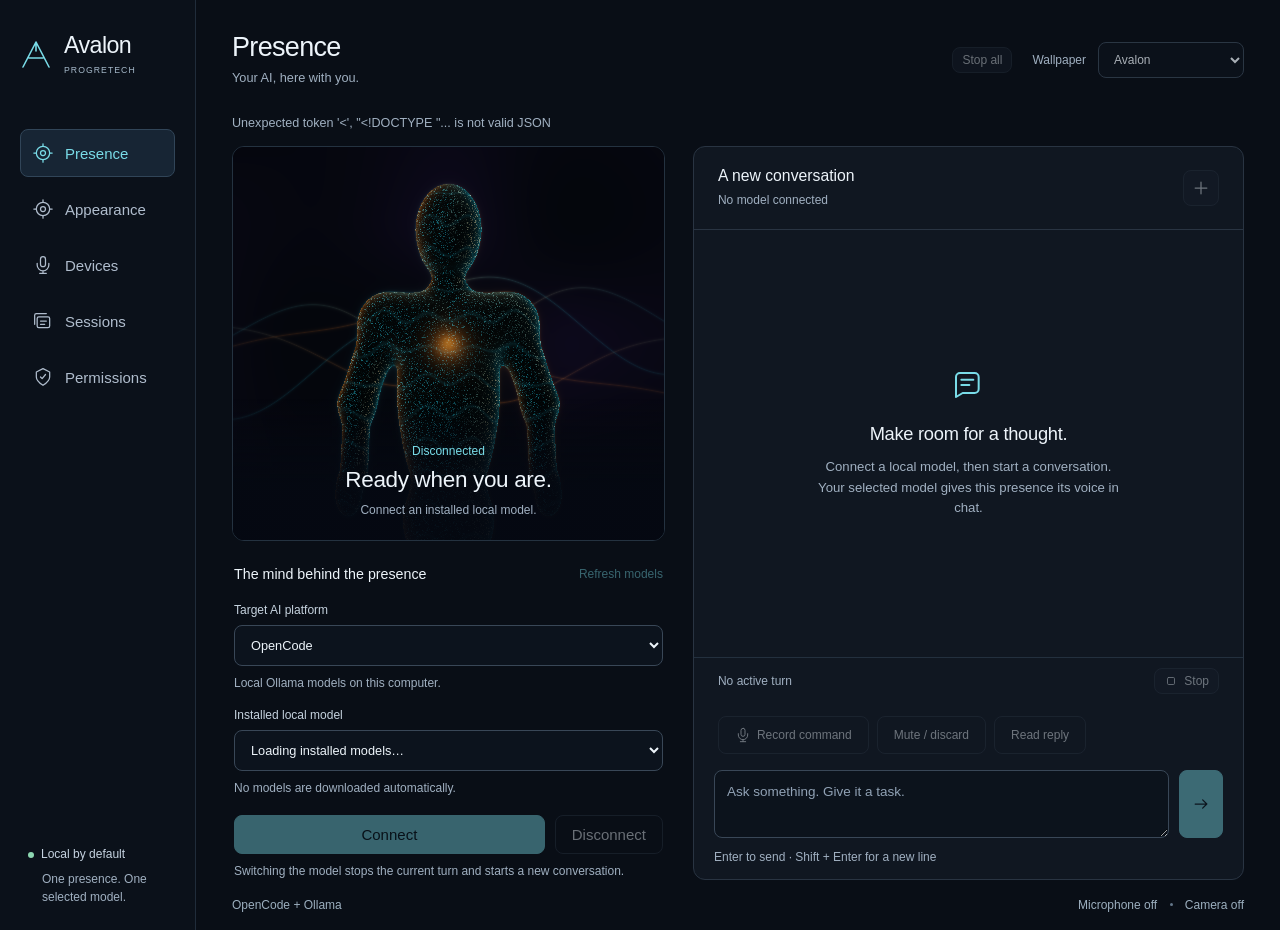
==== templates/index.html @ dff789b5 "Add waking virtual presence with vision default and owner Progre artwork" ====
<!doctype html>
<html lang="en">
  <head>
    <meta charset="utf-8" />
    <meta name="viewport" content="width=device-width,initial-scale=1" />
    <meta name="theme-color" content="#090e16" />
    <title>Project Avalon</title>
    <link rel="manifest" href="/manifest.webmanifest" />
    <link rel="icon" href="/static/icons/avalon-192.png" />
    <link rel="stylesheet" href="/static/app.css?v=4.4" />
    <script src="/static/app.js?v=4.4" type="module"></script>
  </head>
  <body data-status="disconnected">
    <svg class="icon-defs" aria-hidden="true">
      <defs>
        <symbol id="i-presence" viewBox="0 0 24 24">
          <circle cx="12" cy="12" r="8" />
          <circle cx="12" cy="12" r="3" />
          <path d="M12 1v3m0 16v3M1 12h3m16 0h3" />
        </symbol>
        <symbol id="i-devices" viewBox="0 0 24 24">
          <rect x="9" y="2" width="6" height="12" rx="3" />
          <path d="M5 10v2a7 7 0 0 0 14 0v-2M12 19v3m-4 0h8" />
        </symbol>
        <symbol id="i-chat" viewBox="0 0 24 24">
          <path
            d="M20 15a3 3 0 0 1-3 3H8l-5 3V6a3 3 0 0 1 3-3h11a3 3 0 0 1 3 3zM7 8h9M7 12h6"
          />
        </symbol>
        <symbol id="i-shield" viewBox="0 0 24 24">
          <path d="m12 2 8 4v6c0 5-8 10-8 10S4 17 4 12V6zM9 12l2 2 4-5" />
        </symbol>
        <symbol id="i-sessions" viewBox="0 0 24 24">
          <rect x="5" y="7" width="15" height="13" rx="2" />
          <path d="M16 3H4a2 2 0 0 0-2 2v11M9 12h7m-7 4h5" />
        </symbol>
        <symbol id="i-arrow" viewBox="0 0 24 24">
          <path d="M5 12h14m-5-5 5 5-5 5" />
        </symbol>
        <symbol id="i-plus" viewBox="0 0 24 24">
          <path d="M12 5v14M5 12h14" />
        </symbol>
        <symbol id="i-stop" viewBox="0 0 24 24">
          <rect x="6" y="6" width="12" height="12" rx="2" />
        </symbol>
      </defs>
    </svg>
    <div class="shell">
      <aside class="rail" aria-label="Application navigation">
        <a class="brand" href="/" aria-label="Avalon home"
          ><svg viewBox="0 0 32 36" aria-hidden="true">
            <path d="m3 30 13-25 13 25M9 21h14M16 5v9" /></svg
          ><span>Avalon<small>PROGRETECH</small></span></a
        >
        <nav>
          <button
            class="nav-item selected"
            data-page="presence"
            aria-current="page"
          >
            <svg class="icon"><use href="#i-presence" /></svg>Presence
          </button>
          <button class="nav-item" data-page="appearance">
            <svg class="icon"><use href="#i-presence" /></svg>Appearance
          </button>
          <button class="nav-item" data-page="devices">
            <svg class="icon"><use href="#i-devices" /></svg>Devices
          </button>
          <button class="nav-item" data-page="sessions">
            <svg class="icon"><use href="#i-sessions" /></svg>Sessions
          </button>
          <button class="nav-item" data-page="permissions">
            <svg class="icon"><use href="#i-shield" /></svg>Permissions
          </button>
        </nav>
        <div class="rail-bottom">
          <span class="local-dot"></span>Local by default<small
            >One presence. One selected model.</small
          >
        </div>
      </aside>
      <main>
        <header class="page-header">
          <div>
            <h1 id="page-title">Presence</h1>
            <p>Your AI, here with you.</p>
          </div>
          <button id="stop-all" class="stop-button">Stop all</button>
          <label class="wallpaper-control"
            >Wallpaper<select id="wallpaper-mode" aria-label="Active wallpaper">
              <option value="avalon">Avalon</option>
              <option value="desktop">Ubuntu desktop</option>
              <option value="constellation">Constellation</option>
            </select></label
          >
        </header>
        <div id="notice" role="status" aria-live="polite" hidden></div>
        <div id="access-note" class="access-note">
          Opening your local connection…
        </div>
        <section data-view="presence" class="presence-view">
          <div class="presence-column">
            <div class="body-preview">
              <img
                id="avatar-fallback"
                class="avatar-fallback"
                src="/static/avatars/ethereal.png"
                alt="Ethereal Human still avatar"
                hidden
              />
              <canvas
                id="presence-canvas"
                aria-label="Live animated avatar preview"
              ></canvas>
              <div class="preview-caption">
                <span id="connection-label" class="connection-label"
                  >Disconnected</span
                >
                <h2 id="body-state">Ready when you are.</h2>
                <p id="body-detail">Connect an installed local model.</p>
              </div>
            </div>
            <div class="target-controls">
              <div class="section-heading">
                <h2>The mind behind the presence</h2>
                <button id="refresh-models" class="text-button">
                  Refresh models
                </button>
              </div>
              <label for="platform">Target AI platform</label
              ><select id="platform">
                <option value="opencode">OpenCode</option>
              </select>
              <p id="platform-note" class="field-note">
                Local Ollama models on this computer.
              </p>
              <label for="model">Installed local model</label
              ><select id="model">
                <option value="">Loading installed models…</option>
              </select>
              <p id="model-note" class="field-note">
                No models are downloaded automatically.
              </p>
              <div class="target-actions">
                <button id="connect" class="primary">Connect</button
                ><button id="disconnect" class="quiet">Disconnect</button>
              </div>
              <p class="field-note">
                Switching the model stops the current turn and starts a new
                conversation.
              </p>
            </div>
          </div>
          <section class="conversation" aria-label="Conversation">
            <header class="conversation-header">
              <div>
                <h2 id="session-title">A new conversation</h2>
                <p id="active-model">No model connected</p>
              </div>
              <button
                id="new-session"
                class="icon-button"
                title="New conversation"
                aria-label="New conversation"
              >
                <svg class="icon"><use href="#i-plus" /></svg>
              </button>
            </header>
            <form id="new-session-form" class="new-session-form" hidden>
              <label for="new-title">Conversation name</label
              ><input
                id="new-title"
                maxlength="80"
                value="New conversation"
              /><label for="new-workspace"
                >Workspace folder <span class="optional">optional</span></label
              ><input
                id="new-workspace"
                placeholder="Use a private Avalon workspace"
              />
              <p class="field-note">
                Use an absolute path to an existing folder. Creating a
                conversation stops the current turn.
              </p>
              <div class="inline-actions">
                <button type="submit" class="primary">
                  Create conversation</button
                ><button type="button" id="cancel-new" class="quiet">
                  Cancel
                </button>
              </div>
            </form>
            <div
              id="messages"
              class="messages"
              aria-live="polite"
              aria-relevant="additions text"
            >
              <div class="empty-chat">
                <svg class="icon"><use href="#i-chat" /></svg>
                <h3>Make room for a thought.</h3>
                <p>
                  Connect a local model, then start a conversation. Your
                  selected model gives this presence its voice in chat.
                </p>
              </div>
            </div>
            <div id="turn-bar" class="turn-bar">
              <span id="turn-status">No active turn</span
              ><button id="stop" class="stop-button" disabled>
                <svg class="icon"><use href="#i-stop" /></svg>Stop
              </button>
            </div>
            <div
              id="approval-panel"
              class="approval-panel"
              hidden
              role="status"
            >
              <h3>Open this workspace in Ubuntu Files?</h3>
              <p id="approval-path"></p>
              <p class="field-note">
                Requested by this turn. Approval expires after one minute.
              </p>
              <div class="inline-actions">
                <button id="approve-action" class="primary">Approve once</button
                ><button id="deny-action" class="quiet">Deny</button>
              </div>
            </div>
            <div class="voice-toolbar">
              <button id="record" class="quiet">
                <svg class="icon"><use href="#i-devices" /></svg>Record command</button
              ><button id="send-recording" class="primary" hidden>
                Send recording</button
              ><button id="mute" class="quiet">Mute / discard</button
              ><button id="read-reply" class="quiet">Read reply</button>
            </div>
            <form id="chat-form" class="composer">
              <label for="message" class="sr-only">Message to Avalon</label
              ><textarea
                id="message"
                rows="2"
                maxlength="16000"
                placeholder="Ask something. Give it a task."
                aria-describedby="composer-hint"
              ></textarea
              ><button
                id="send"
                type="submit"
                class="primary"
                aria-label="Send message"
              >
                <svg class="icon"><use href="#i-arrow" /></svg>
              </button>
              <p id="composer-hint">
                Enter to send · Shift + Enter for a new line
              </p>
            </form>
          </section>
        </section>
        <section data-view="sessions" class="sessions-view" hidden>
          <div class="view-intro">
            <h2>Conversations you can return to.</h2>
            <p>
              Sessions stay on this computer. Only one gives the wallpaper its
              presence at a time.
            </p>
          </div>
          <div id="session-list" class="session-list"></div>
        </section>
        <section data-view="permissions" class="permissions-view" hidden>
          <div class="view-intro">
            <h2>A clear boundary for every task.</h2>
            <p>
              These settings are enforced by the selected runtime. Changing
              access restarts the connection and stops a running turn.
            </p>
          </div>
          <form id="permission-form" class="permission-form">
            <label for="permission-title">Conversation name</label
            ><input id="permission-title" maxlength="80" /><label
              for="permission-mode"
              >Workspace access</label
            ><select id="permission-mode">
              <option value="chat">Conversation only — no tools</option>
              <option value="read">Read workspace — no changes</option>
              <option value="edit">Read and edit workspace files</option>
            </select>
            <p id="workspace-path" class="workspace-path">
              Connect a model to create a workspace.
            </p>
            <label class="checkbox-label"
              ><input type="checkbox" id="status-commands" /><span
                >Allow status commands<small
                  >Only pwd, git status --short and git diff --stat. Other
                  commands remain denied.</small
                ></span
              ></label
            >
            <div class="policy-note">
              <svg class="icon"><use href="#i-shield" /></svg>
              <p>
                Other folders, web tools and additional agents remain denied.
                Camera and microphone are controlled separately in Devices.
              </p>
            </div>
            <button type="submit" id="save-permissions" class="primary">
              Apply access and restart
            </button>
          </form>
          <form id="desktop-action-form" class="desktop-action-form">
            <h2>Ubuntu actions</h2>
            <label class="checkbox-label"
              ><input id="allow-workspace-open" type="checkbox" /><span
                >Allow requests to open this workspace<small
                  >Each request requires your approval. Avalon can open this
                  conversation’s folder in Files. Keyboard/mouse control, other
                  folders and arbitrary commands remain unavailable.</small
                ></span
              ></label
            ><button class="quiet" type="submit" id="save-desktop-actions">
              Apply desktop access
            </button>
          </form>
          <section class="activity">
            <h2>Recent activity</h2>
            <ol id="activity-list"></ol>
          </section>
        </section>
        <section data-view="devices" class="devices-page" hidden>
          <div class="view-intro">
            <h2>A voice. A point of view.</h2>
            <p>
              Local speech and camera tracking for your selected model. Capture
              starts only when you turn it on.
            </p>
          </div>
          <div
            id="device-status"
            class="device-status"
            role="status"
            aria-live="polite"
          >
            Microphone off · Camera off
          </div>
          <div class="device-live">
            <button id="wake-presence" class="primary" type="button">Wake up</button>
            <meter
              id="audio-level"
              min="0"
              max="1"
              value="0"
              aria-label="Audio activity"
            ></meter
            ><span id="sensor-state">No devices active</span>
          </div>
          <form id="device-form" class="device-form">
            <section>
              <h3>Voice</h3>
              <label for="listener-phrase">Listener phrase</label>
              <input id="listener-phrase" type="text" maxlength="80" value="hey progre" required />
              <p class="field-note">Wake up enables the microphone, speakers and camera together. Say your phrase, then a command. Progre listens for a follow-up for ten seconds after replying. Go to sleep releases all three devices.</p>
              <label for="audio-input">Microphone</label
              ><select id="audio-input">
                <option value="default">Follow Ubuntu default input</option>
              </select>
              <p class="field-note">
                Choose the MS-S1 Max input when available, or the microphone you
                use. A missing saved device stays unavailable.
              </p>
              <label for="audio-output">Speaker</label
              ><select id="audio-output">
                <option value="default">
                  Follow Ubuntu default output
                </option></select
              ><label class="checkbox-label"
                ><input id="spoken-replies" type="checkbox" checked /><span
                  >Speak replies to voice commands<small
                    >English speech recognition and Piper synthesis run locally
                    on CPU. No cloud speech provider or second conversational
                    model.</small
                  ></span
                ></label
              >
            </section>
            <section>
              <h3>Vision</h3>
              <label for="camera-device">Camera</label
              ><select id="camera-device">
                <option value="">Choose a camera</option>
              </select>
              <p class="field-note">
                Local face positions guide the avatar’s gaze. Camera images stay
                in one private, replaceable frame. Each spoken command while the
                camera is enabled includes one fresh image for your selected vision
                model. Sending a view also adds that
                image to the agent’s local conversation history.
              </p>
              <p id="vision-capability" class="field-note">
                Select a connected model to check vision support.
              </p>
            </section>
            <div class="inline-actions">
              <button id="save-devices" class="primary" type="submit">
                Apply devices</button
              ><button id="refresh-devices" class="quiet" type="button">
                Refresh devices
              </button>
            </div>
          </form>
          <div class="device-actions">
            <button id="camera-on" class="quiet">Enable camera gaze</button
            ><button id="camera-off" class="quiet">Camera off</button
            ><button id="ask-view" class="quiet">Ask about this view</button>
          </div>
          <p class="field-note">
            Record command starts up to 15 seconds of microphone capture. Send
            recording transcribes and sends it to the current conversation. Mute
            discards capture and stops speech. Stop all also stops the agent and
            camera. Locking Ubuntu stops all media; unlocking never resumes
            capture automatically.
          </p>
        </section>
        <section data-view="appearance" class="appearance-page" hidden>
          <div class="section-heading">
            <h2>Choose a presence.</h2>
            <p>One mind. A different way to meet it.</p>
          </div>
          <div class="avatar-options" role="group" aria-label="Avatar">
            <button
              class="avatar-option"
              data-avatar="ethereal"
              aria-pressed="true"
            >
              <img src="/static/avatars/ethereal.png" alt="" /><span
                >Ethereal Human<small
                  >Cyan particles · golden heart</small
                ></span
              >
            </button>
            <button
              class="avatar-option"
              data-avatar="sentinel"
              aria-pressed="false"
            >
              <img src="/static/avatars/sentinel.png" alt="" /><span
                >Neon Sentinel<small>Violet light · quiet focus</small></span
              >
            </button>
            <button
              class="avatar-option"
              data-avatar="mascot"
              aria-pressed="false"
            >
              <img src="/static/avatars/mascot.png" alt="" /><span
                >Progre Mascot<small>A friendly face · warm energy</small></span
              >
            </button>
            <button
              class="avatar-option"
              data-avatar="abstract"
              aria-pressed="false"
            >
              <img src="/static/avatars/abstract.png" alt="" /><span
                >Abstract Core<small>Orbital light · pure motion</small></span
              >
            </button>
          </div>
          <form id="appearance-form" class="render-settings">
            <div>
              <label for="render-quality">Detail</label
              ><select id="render-quality">
                <option value="economy">Economy</option>
                <option value="balanced">Balanced</option>
                <option value="high">High</option>
              </select>
              <p>Economy uses fewer GPU samples. High adds finer detail.</p>
            </div>
            <div>
              <label for="render-fps">Frame limit</label
              ><select id="render-fps">
                <option value="15">15 FPS · low power</option>
                <option value="30">30 FPS · default</option>
                <option value="60">60 FPS</option>
              </select>
              <p>
                A frame limit is a target; available hardware determines the
                result.
              </p>
            </div>
            <div>
              <label for="render-motion">Motion</label
              ><select id="render-motion">
                <option value="system">Follow Ubuntu / browser</option>
                <option value="full">Animated</option>
                <option value="reduced">Still · react to state changes</option>
              </select>
              <p>
                Still mode keeps the avatar and state colors without continuous
                motion.
              </p>
            </div>
            <label class="checkbox-label idle-saver"
              ><input id="idle-saver" type="checkbox" checked /><span
                >Save power while idle<small
                  >Use up to 15 FPS while idle or disconnected. Agent and voice
                  activity use your selected frame limit.</small
                ></span
              ></label
            >
            <button class="primary" type="submit" id="save-appearance">
              Apply appearance
            </button>
          </form>
          <p class="appearance-note">
            Appearance never starts another model. Animation pauses when the
            preview is hidden and while Ubuntu is locked. Newly installed
            desktop renderer code loads after logout/login.
          </p>
        </section>
        <footer class="page-footer">
          <span id="footer-target">OpenCode + Ollama</span
          ><span id="media-footer">Microphone off <i></i> Camera off</span>
        </footer>
      </main>
    </div>
  </body>
</html>
---- static/app.css ----
:root {
  color-scheme: dark;
  --bg: #090e16;
  --surface: #101721;
  --raised: #151e2a;
  --border: #293442;
  --text: #edf4fa;
  --muted: #a0b0c1;
  --cyan: #79dce8;
  --purple: #b4a1ee;
  --gold: #e4bf7a;
  --red: #ffaaa1;
  --green: #8dd7b1;
  --radius: 12px;
  font-family: "Ubuntu Sans", "Ubuntu", "Noto Sans", sans-serif;
  font-size: 15px;
}
* {
  box-sizing: border-box;
}
body {
  margin: 0;
  background: var(--bg);
  color: var(--text);
}
button,
input,
select,
textarea {
  font: inherit;
}
button,
select {
  cursor: pointer;
}
button {
  border: 1px solid var(--border);
  border-radius: 8px;
  padding: 10px 16px;
  color: var(--text);
  background: var(--raised);
  transition:
    background 150ms,
    border-color 150ms;
}
button:hover:not(:disabled) {
  background: #202d3c;
  border-color: #60768b;
}
button:active:not(:disabled) {
  background: #27394a;
}
button:disabled {
  opacity: 0.42;
  cursor: not-allowed;
}
input,
textarea,
select {
  color: var(--text);
  background: #0c131d;
  border: 1px solid #394757;
  border-radius: 8px;
  padding: 11px 12px;
  min-width: 0;
}
textarea {
  resize: vertical;
}
input::placeholder,
textarea::placeholder {
  color: #91a2b5;
}
select {
  padding-right: 28px;
  max-width: 100%;
}
:focus-visible {
  outline: 2px solid var(--cyan);
  outline-offset: 3px;
}
::selection {
  background: #36667b;
  color: #fff;
}
a {
  color: var(--cyan);
  text-underline-offset: 4px;
}
h1,
h2,
h3,
p {
  margin: 0;
}
h1 {
  font-size: 1.8rem;
  font-weight: 500;
  letter-spacing: -0.025em;
}
h2 {
  font-size: 1.08rem;
  font-weight: 500;
}
h3 {
  font-size: 1.08rem;
  font-weight: 500;
}
p {
  line-height: 1.55;
}
small,
.field-note {
  font-size: 0.8rem;
  color: var(--muted);
  line-height: 1.5;
}
.icon {
  width: 20px;
  height: 20px;
  stroke: currentColor;
  fill: none;
  stroke-width: 1.5;
  stroke-linecap: round;
  stroke-linejoin: round;
  flex-shrink: 0;
}
.icon-defs {
  position: absolute;
  width: 0;
  height: 0;
  overflow: hidden;
}
.shell {
  display: grid;
  grid-template-columns: 196px minmax(0, 1fr);
  min-height: 100dvh;
}
.rail {
  display: flex;
  flex-direction: column;
  padding: 32px 20px 24px;
  border-right: 1px solid #202c3a;
  background: #0b111a;
}
.brand {
  display: flex;
  align-items: center;
  gap: 12px;
  color: var(--text);
  text-decoration: none;
  margin-bottom: 52px;
}
.brand > svg {
  width: 32px;
  height: 36px;
  fill: none;
  stroke: var(--cyan);
  stroke-width: 1.6;
  stroke-linecap: round;
  stroke-linejoin: round;
}
.brand > span {
  font-size: 1.55rem;
  letter-spacing: -0.025em;
}
.brand small {
  display: block;
  font-size: 0.58rem;
  letter-spacing: 0.12em;
  margin-top: 5px;
  color: #a7bacb;
}
nav {
  display: grid;
  gap: 8px;
}
.nav-item {
  display: flex;
  gap: 12px;
  align-items: center;
  border: 1px solid transparent;
  background: none;
  text-align: left;
  padding: 13px 12px;
  color: #b0bdcd;
}
.nav-item.selected {
  background: #172534;
  border-color: #314558;
  color: var(--cyan);
}
.rail-bottom {
  margin-top: auto;
  padding: 48px 8px 0;
  font-size: 0.8rem;
  color: #c6d3e1;
}
.rail-bottom small {
  display: block;
  margin: 9px 0 0 14px;
  font-size: 0.8rem;
  max-width: 130px;
}
.local-dot {
  width: 6px;
  height: 6px;
  display: inline-block;
  border-radius: 50%;
  background: var(--green);
  margin-right: 7px;
}
main {
  padding: 32px 36px 18px;
  min-width: 0;
  max-width: 1640px;
  width: 100%;
  margin: 0 auto;
}
.page-header {
  display: flex;
  align-items: center;
  justify-content: space-between;
  gap: 20px;
  margin-bottom: 28px;
}
.page-header p {
  font-size: 0.85rem;
  color: var(--muted);
  margin-top: 5px;
}
.wallpaper-control {
  display: flex;
  align-items: center;
  gap: 12px;
  color: var(--muted);
  font-size: 0.8rem;
}
.wallpaper-control select {
  padding: 9px 28px 9px 11px;
  font-size: 0.8rem;
}
.presence-view {
  display: grid;
  grid-template-columns: minmax(300px, 0.88fr) minmax(340px, 1.12fr);
  gap: 28px;
  min-height: 650px;
  height: calc(100dvh - 166px);
  max-height: 1000px;
}
.presence-column {
  display: flex;
  flex-direction: column;
  min-height: 0;
}
.body-preview {
  position: relative;
  min-height: 250px;
  flex: 1;
  overflow: hidden;
  background: #080e18;
  border: 1px solid #243240;
  border-radius: var(--radius);
}
#presence-canvas {
  display: block;
  width: 100%;
  height: 100%;
  position: absolute;
  inset: 0;
}
.preview-caption {
  position: absolute;
  left: 24px;
  right: 24px;
  bottom: 24px;
  text-align: center;
}
.connection-label {
  font-size: 0.8rem;
  color: var(--cyan);
  display: inline-block;
  margin-bottom: 9px;
}
.preview-caption h2 {
  font-size: 1.5rem;
  letter-spacing: -0.015em;
}
.preview-caption p {
  font-size: 0.8rem;
  color: var(--muted);
  margin-top: 8px;
}
.target-controls {
  padding: 22px 2px 0;
}
.section-heading {
  display: flex;
  align-items: center;
  justify-content: space-between;
  gap: 16px;
  margin-bottom: 18px;
}
.section-heading h2 {
  font-size: 0.95rem;
}
.text-button {
  padding: 4px 0;
  border: 0;
  background: none;
  color: var(--cyan);
  font-size: 0.8rem;
  white-space: nowrap;
}
.text-button:hover:not(:disabled) {
  background: none;
  border: 0;
  color: #c4f6ff;
}
label:not(.wallpaper-control, .checkbox-label) {
  display: block;
  font-size: 0.8rem;
  color: #c6d3df;
  margin-bottom: 8px;
}
.target-controls select {
  width: 100%;
  font-size: 0.85rem;
}
.field-note {
  margin-top: 8px;
  margin-bottom: 16px;
}
.target-controls > .field-note:last-child {
  margin-bottom: 0;
}
.target-actions {
  display: flex;
  gap: 10px;
  margin-top: 18px;
}
.target-actions .primary {
  flex: 1;
}
.primary {
  color: #07141b;
  background: var(--cyan);
  border-color: var(--cyan);
  font-weight: 500;
}
.primary:hover:not(:disabled) {
  color: #07141b;
  background: #b0eef5;
  border-color: #b0eef5;
}
.primary:active:not(:disabled) {
  background: #5ec5d1;
}
.quiet {
  background: transparent;
}
.conversation {
  display: flex;
  min-width: 0;
  min-height: 0;
  flex-direction: column;
  border: 1px solid var(--border);
  border-radius: var(--radius);
  background: var(--surface);
  overflow: hidden;
}
.conversation-header {
  padding: 20px 24px;
  display: flex;
  align-items: center;
  justify-content: space-between;
  border-bottom: 1px solid var(--border);
  gap: 16px;
}
.conversation-header h2 {
  font-size: 1.05rem;
  overflow-wrap: anywhere;
}
.conversation-header p {
  font-size: 0.8rem;
  color: var(--muted);
  margin-top: 6px;
  overflow-wrap: anywhere;
}
.icon-button {
  padding: 7px;
  display: inline-flex;
  align-items: center;
  justify-content: center;
  flex-shrink: 0;
}
.messages {
  flex: 1;
  overflow: auto;
  padding: 24px;
  scrollbar-color: #3a4d61 transparent;
  scrollbar-width: thin;
  min-height: 200px;
}
.empty-chat {
  min-height: 280px;
  height: 100%;
  display: flex;
  flex-direction: column;
  align-items: center;
  justify-content: center;
  text-align: center;
  max-width: 330px;
  margin: auto;
  padding: 28px 10px;
}
.empty-chat > .icon {
  width: 32px;
  height: 32px;
  color: var(--cyan);
  margin-bottom: 22px;
}
.empty-chat h3 {
  font-size: 1.22rem;
  letter-spacing: -0.015em;
}
.empty-chat p {
  font-size: 0.88rem;
  color: var(--muted);
  margin-top: 12px;
}
.message {
  margin-bottom: 26px;
  max-width: 75ch;
}
.message header {
  display: flex;
  align-items: center;
  gap: 10px;
  margin-bottom: 9px;
  font-size: 0.8rem;
  color: var(--cyan);
  font-weight: 500;
}
.message[data-role="user"] header {
  color: #c4cfdb;
}
.message header span {
  font-size: 0.8rem;
  color: var(--muted);
  font-weight: 400;
}
.message p {
  font-size: 0.92rem;
  line-height: 1.65;
  white-space: pre-wrap;
  overflow-wrap: anywhere;
}
.message[data-status="cancelled"] p,
.message[data-status="interrupted"] p {
  color: var(--muted);
}
.turn-bar {
  display: flex;
  align-items: center;
  justify-content: space-between;
  gap: 16px;
  padding: 10px 24px;
  font-size: 0.8rem;
  color: var(--muted);
  border-top: 1px solid #23303e;
}
.stop-button {
  display: flex;
  align-items: center;
  gap: 6px;
  padding: 5px 9px;
  font-size: 0.8rem;
}
.stop-button > .icon {
  width: 14px;
  height: 14px;
}
.composer {
  display: grid;
  grid-template-columns: minmax(0, 1fr) 44px;
  align-items: stretch;
  gap: 10px;
  padding: 16px 20px 12px;
}
.composer textarea {
  width: 100%;
  background: #0c131c;
  line-height: 1.5;
  min-height: 68px;
  max-height: 180px;
  font-size: 0.9rem;
}
.composer .primary {
  padding: 0;
  display: flex;
  align-items: center;
  justify-content: center;
}
.composer > p {
  grid-column: 1/-1;
  color: var(--muted);
  font-size: 0.8rem;
}
.page-footer {
  display: flex;
  justify-content: space-between;
  gap: 16px;
  font-size: 0.8rem;
  color: #9cafbf;
  margin-top: 18px;
}
.page-footer i {
  display: inline-block;
  width: 3px;
  height: 3px;
  border-radius: 50%;
  background: #64778a;
  margin: 0 9px 3px;
}
.access-note {
  margin-bottom: 16px;
  font-size: 0.84rem;
  color: var(--muted);
}
#notice {
  padding: 13px 16px;
  border: 1px solid #806250;
  border-radius: 8px;
  background: #201c19;
  color: #f5d4b4;
  margin-bottom: 20px;
  font-size: 0.86rem;
  overflow-wrap: anywhere;
}
#notice[data-kind="success"] {
  border-color: #315b4b;
  background: #101f1b;
  color: #b5e5ca;
}
.view-intro {
  margin: 10px 0 36px;
  max-width: 680px;
}
.view-intro h2 {
  font-size: 1.5rem;
  letter-spacing: -0.02em;
}
.view-intro p {
  font-size: 0.9rem;
  color: var(--muted);
  margin-top: 12px;
}
.sessions-view,
.permissions-view {
  min-height: calc(100dvh - 184px);
}
.session-list {
  max-width: 1000px;
}
.session-row {
  display: flex;
  align-items: center;
  justify-content: space-between;
  gap: 20px;
  padding: 20px 0;
  border-top: 1px solid var(--border);
}
.session-row h3 {
  font-size: 1rem;
  overflow-wrap: anywhere;
}
.session-row p {
  font-size: 0.8rem;
  color: var(--muted);
  margin-top: 6px;
  overflow-wrap: anywhere;
}
.session-row button {
  flex-shrink: 0;
  font-size: 0.8rem;
}
.current-tag {
  font-size: 0.8rem;
  color: var(--cyan);
}
.permission-form {
  max-width: 650px;
}
.permission-form input:not([type="checkbox"]),
.permission-form select {
  width: 100%;
  margin-bottom: 24px;
}
.workspace-path {
  font-size: 0.8rem;
  color: var(--muted);
  overflow-wrap: anywhere;
  margin: -10px 0 28px;
}
.checkbox-label {
  display: flex;
  gap: 12px;
  align-items: flex-start;
  font-size: 0.88rem;
  line-height: 1.4;
  margin-bottom: 26px;
}
.checkbox-label input {
  accent-color: var(--cyan);
  margin-top: 3px;
  width: 17px;
  height: 17px;
  flex-shrink: 0;
}
.checkbox-label small {
  display: block;
  margin-top: 6px;
}
.policy-note {
  display: flex;
  gap: 12px;
  color: #bac9d7;
  padding: 16px 0;
  border-top: 1px solid var(--border);
  margin-bottom: 22px;
  font-size: 0.82rem;
  line-height: 1.5;
}
.policy-note > .icon {
  color: var(--cyan);
}
.activity {
  margin-top: 52px;
  max-width: 850px;
}
.activity ol {
  list-style: none;
  padding: 0;
}
.activity li {
  display: flex;
  gap: 24px;
  justify-content: space-between;
  font-size: 0.8rem;
  color: #bac9d7;
  padding: 12px 0;
  border-top: 1px solid #23303c;
}
.activity time {
  font-size: 0.8rem;
  color: var(--muted);
  white-space: nowrap;
}
.new-session-form {
  padding: 20px 24px;
  border-bottom: 1px solid var(--border);
  background: #111e2a;
}
.new-session-form input {
  width: 100%;
  margin-bottom: 14px;
}
.new-session-form > .field-note {
  margin-bottom: 14px;
}
.inline-actions {
  display: flex;
  gap: 10px;
}
.optional {
  font-size: 0.8rem;
  color: var(--muted);
  margin-left: 7px;
}
.sr-only {
  position: absolute;
  width: 1px;
  height: 1px;
  padding: 0;
  margin: -1px;
  overflow: hidden;
  clip: rect(0, 0, 0, 0);
  white-space: nowrap;
  border: 0;
}
[hidden] {
  display: none !important;
}
body[data-status="failed"] .connection-label {
  color: var(--red);
}
body[data-status="completed"] .connection-label {
  color: var(--green);
}
body[data-status="switching"] .connection-label {
  color: var(--purple);
}
@media (min-width: 1600px) {
  .body-preview {
    min-height: 360px;
  }
}
@media (max-width: 1150px) {
  .shell {
    grid-template-columns: 160px minmax(0, 1fr);
  }
  .rail {
    padding-left: 14px;
    padding-right: 14px;
  }
  .brand > span {
    font-size: 1.35rem;
  }
  main {
    padding: 26px 24px 16px;
  }
  .presence-view {
    gap: 20px;
    grid-template-columns: minmax(270px, 0.85fr) minmax(300px, 1.15fr);
  }
  .section-heading {
    align-items: flex-start;
    gap: 8px;
  }
  .section-heading h2 {
    max-width: 150px;
  }
  .preview-caption {
    left: 16px;
    right: 16px;
    bottom: 20px;
  }
  .preview-caption h2 {
    font-size: 1.3rem;
  }
  .conversation-header,
  .messages {
    padding-left: 18px;
    padding-right: 18px;
  }
}
@media (max-width: 900px) {
  .shell {
    grid-template-columns: 76px minmax(0, 1fr);
  }
  .rail {
    padding: 25px 12px 18px;
  }
  .brand {
    justify-content: center;
  }
  .brand > span,
  .rail-bottom {
    display: none;
  }
  .nav-item {
    font-size: 0;
    justify-content: center;
    padding: 13px;
  }
  .nav-item > .icon {
    width: 22px;
    height: 22px;
  }
  .presence-view {
    grid-template-columns: minmax(0, 1fr);
    height: auto;
    max-height: none;
  }
  .presence-column {
    display: grid;
    grid-template-columns: minmax(240px, 1fr) minmax(240px, 1fr);
    gap: 22px;
  }
  .body-preview {
    min-height: 340px;
  }
  .target-controls {
    padding-top: 10px;
  }
  .conversation {
    height: 600px;
  }
  .page-header {
    margin-bottom: 24px;
  }
}
@media (max-width: 640px) {
  .shell {
    display: block;
  }
  .rail {
    padding: 14px 18px;
    border-right: 0;
    border-bottom: 1px solid var(--border);
    flex-direction: row;
    align-items: center;
    justify-content: space-between;
    gap: 20px;
  }
  .brand {
    margin: 0;
    gap: 8px;
  }
  .brand > svg {
    width: 24px;
    height: 28px;
  }
  .brand > span {
    display: block;
    font-size: 1.15rem;
  }
  .brand small {
    display: none;
  }
  nav {
    display: flex;
    gap: 4px;
  }
  .nav-item {
    padding: 8px;
  }
  .nav-item > .icon {
    width: 20px;
    height: 20px;
  }
  main {
    padding: 24px 18px 16px;
  }
  .page-header {
    align-items: flex-start;
    gap: 12px;
  }
  h1 {
    font-size: 1.55rem;
  }
  .wallpaper-control {
    display: block;
    font-size: 0.8rem;
  }
  .wallpaper-control select {
    display: block;
    margin-top: 6px;
    max-width: 144px;
    font-size: 0.8rem;
  }
  .presence-column {
    display: flex;
    gap: 0;
  }
  .body-preview {
    flex: auto;
    min-height: 460px;
  }
  #presence-canvas {
    height: calc(100% - 128px);
  }
  .target-controls {
    padding: 22px 0 6px;
  }
  .section-heading h2 {
    max-width: none;
  }
  .conversation {
    height: 580px;
  }
  .conversation-header {
    padding: 18px;
  }
  .messages {
    padding: 22px 18px;
  }
  .turn-bar {
    padding: 10px 18px;
  }
  .composer {
    padding: 14px;
  }
  .page-footer {
    font-size: 0.8rem;
    flex-wrap: wrap;
    margin-top: 22px;
  }
  .view-intro {
    margin-top: 8px;
    margin-bottom: 28px;
  }
  .view-intro h2 {
    font-size: 1.3rem;
  }
  .session-row {
    align-items: flex-start;
    gap: 14px;
  }
  .session-row p {
    font-size: 0.8rem;
  }
  .session-row button {
    padding: 8px 11px;
  }
  .permission-form input:not([type="checkbox"]),
  .permission-form select {
    font-size: 0.88rem;
  }
  .new-session-form {
    padding: 18px;
  }
  .access-note {
    font-size: 0.8rem;
  }
}
@media (prefers-reduced-motion: reduce) {
  *,
  *::before,
  *::after {
    transition: none !important;
    scroll-behavior: auto !important;
  }
}

.appearance-page {
  max-width: 1100px;
}
.avatar-options {
  display: grid;
  grid-template-columns: repeat(4, minmax(0, 1fr));
  gap: 18px;
  margin: 30px 0 40px;
}
.avatar-option {
  padding: 0;
  text-align: left;
  border-radius: 12px;
  overflow: hidden;
  background: var(--surface);
  border: 1px solid var(--border);
}
.avatar-option img {
  width: 100%;
  aspect-ratio: 3/4;
  display: block;
  object-fit: cover;
}
.avatar-option span {
  display: block;
  padding: 16px;
  font-size: 1rem;
}
.avatar-option small {
  display: block;
  color: var(--muted);
  font-size: 0.8rem;
  margin-top: 6px;
}
.avatar-option[aria-pressed="true"] {
  border-color: var(--cyan);
  outline: 2px solid var(--cyan);
  outline-offset: 3px;
}
.render-settings {
  display: grid;
  grid-template-columns: repeat(3, minmax(0, 1fr));
  gap: 24px;
  align-items: start;
}
.render-settings label {
  display: block;
  margin-bottom: 10px;
}
.render-settings select {
  width: 100%;
}
.render-settings p,
.appearance-note {
  color: var(--muted);
  font-size: 0.85rem;
  line-height: 1.6;
  margin-top: 12px;
}
.render-settings button {
  grid-column: 1/-1;
  justify-self: start;
}
.appearance-note {
  max-width: 75ch;
  margin-top: 26px;
}
.preview-caption {
  background: linear-gradient(transparent, rgba(5, 9, 18, 0.9) 60%);
  bottom: 0;
  left: 0;
  right: 0;
  padding: 42px 24px 20px;
  pointer-events: none;
}
@media (max-width: 1050px) {
  .avatar-options {
    grid-template-columns: repeat(2, minmax(0, 1fr));
  }
  .render-settings {
    grid-template-columns: 1fr 1fr;
  }
}
@media (max-width: 600px) {
  .avatar-options {
    gap: 14px;
  }
  .avatar-option span {
    padding: 12px;
    font-size: 0.9rem;
  }
  .render-settings {
    grid-template-columns: 1fr;
  }
  .avatar-option small {
    font-size: 0.8rem;
  }
}

.avatar-fallback {
  position: absolute;
  inset: 0;
  width: 100%;
  height: 100%;
  object-fit: contain;
  background: #050812;
}

/* Devices extend the existing control-center form language. */
.devices-page {
  max-width: 1060px;
}
.device-status {
  margin: 0 0 16px;
  color: var(--text);
  line-height: 1.5;
}
.device-live {
  display: flex;
  flex-wrap: wrap;
  align-items: center;
  gap: 16px;
  margin-bottom: 32px;
  color: var(--muted);
}
.device-live meter {
  width: 160px;
  flex: 1 1 90px;
  max-width: 160px;
  height: 12px;
  accent-color: var(--cyan);
}
.device-form {
  display: grid;
  grid-template-columns: minmax(0, 1fr) minmax(0, 1fr);
  gap: 32px 48px;
}
.device-form section {
  min-width: 0;
}
.device-form select,
.device-form input[type="text"] {
  width: 100%;
  max-width: 100%;
  min-width: 0;
}
#wake-presence {
  flex-shrink: 0;
  white-space: nowrap;
}
.device-form h3 {
  margin: 0 0 24px;
  font-size: 20px;
  font-weight: 500;
}
.device-form label:not(.checkbox-label) {
  display: block;
  margin: 20px 0 8px;
}
.device-form .checkbox-label {
  margin-top: 24px;
}
.device-form .inline-actions {
  grid-column: 1 / -1;
}
.device-actions {
  display: flex;
  flex-wrap: wrap;
  gap: 12px;
  margin: 28px 0 20px;
}
.voice-toolbar {
  display: flex;
  flex-wrap: wrap;
  gap: 8px;
  padding: 12px 24px 0;
}
.voice-toolbar button {
  font-size: 12px;
  min-height: 36px;
  display: inline-flex;
  align-items: center;
  gap: 6px;
}
.voice-toolbar .icon {
  width: 16px;
  height: 16px;
}
.approval-panel {
  padding: 20px 24px;
  background: var(--surface);
  border-top: 1px solid var(--border);
}
.approval-panel h3 {
  margin: 0 0 8px;
  color: var(--gold);
}
.approval-panel p {
  overflow-wrap: anywhere;
}
.desktop-action-form {
  max-width: 620px;
  margin: 40px 0;
}
.desktop-action-form .checkbox-label {
  margin: 20px 0;
}
.page-header #stop-all {
  margin-left: auto;
}
@media (max-width: 700px) {
  .device-form {
    grid-template-columns: minmax(0, 1fr);
    gap: 28px;
  }
  .voice-toolbar {
    padding: 12px 16px 0;
  }
  .page-header {
    flex-wrap: wrap;
    gap: 16px;
  }
  .page-header #stop-all {
    margin-left: 0;
  }
}

.render-settings .idle-saver {
  grid-column: 1 / -1;
  margin: 0;
}
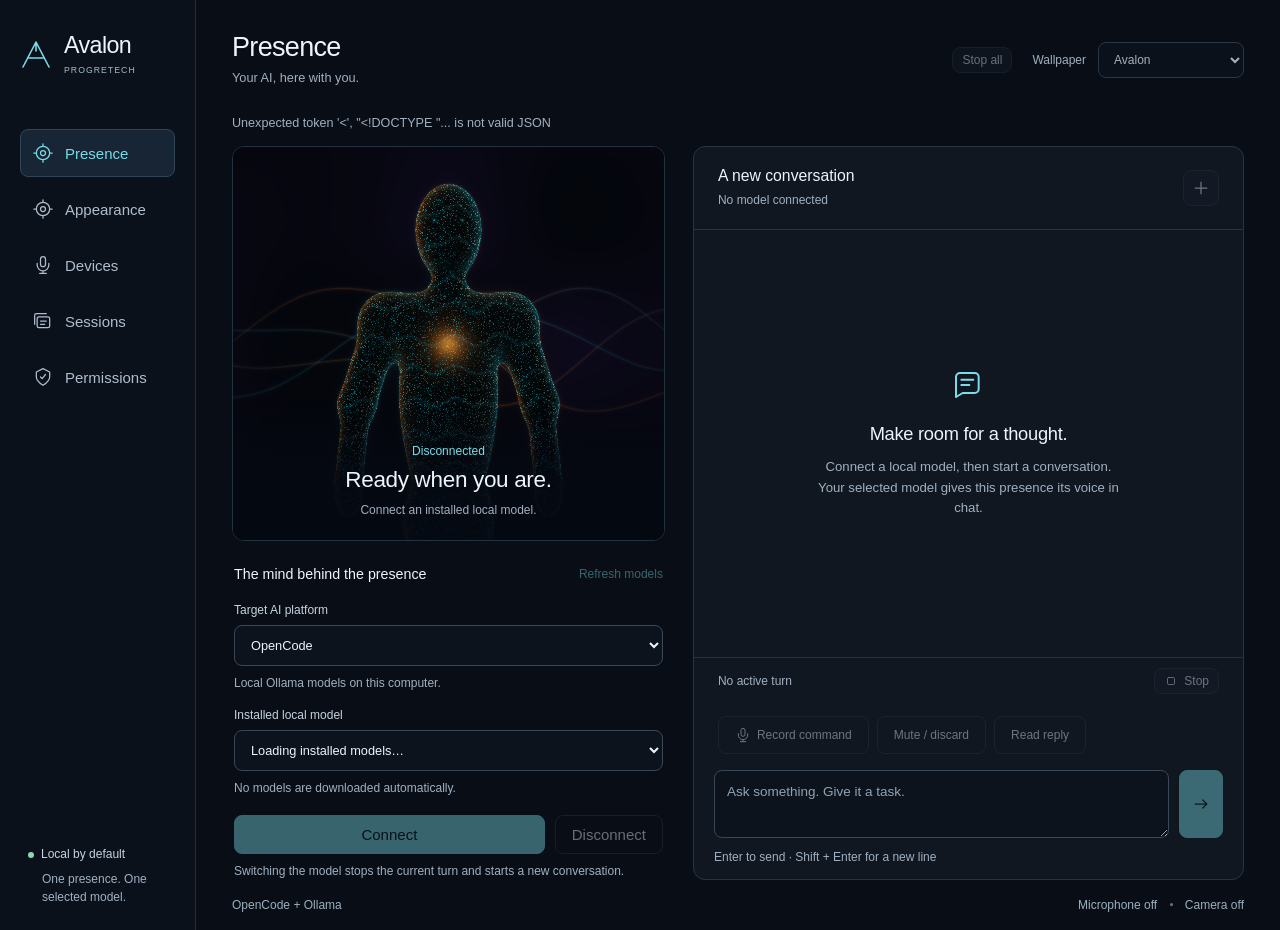
==== commit ec0ba5ae: "Animate Progre light-being and add responsive local voice customization" ====
--- a/templates/index.html
+++ b/templates/index.html
@@ -7,8 +7,8 @@
     <title>Project Avalon</title>
     <link rel="manifest" href="/manifest.webmanifest" />
     <link rel="icon" href="/static/icons/avalon-192.png" />
-    <link rel="stylesheet" href="/static/app.css?v=4.4" />
-    <script src="/static/app.js?v=4.4" type="module"></script>
+    <link rel="stylesheet" href="/static/app.css?v=5.2" />
+    <script src="/static/app.js?v=5.2" type="module"></script>
   </head>
   <body data-status="disconnected">
     <svg class="icon-defs" aria-hidden="true">
@@ -358,8 +358,8 @@
             <section>
               <h3>Voice</h3>
               <label for="listener-phrase">Listener phrase</label>
-              <input id="listener-phrase" type="text" maxlength="80" value="hey progre" required />
-              <p class="field-note">Wake up enables the microphone, speakers and camera together. Say your phrase, then a command. Progre listens for a follow-up for ten seconds after replying. Go to sleep releases all three devices.</p>
+              <input id="listener-phrase" type="text" maxlength="80" value="hey avalon" required />
+              <p class="field-note">Wake up enables the microphone, speakers and camera together. Say your phrase, then a command. A bare phrase opens one command window. Further replies require the phrase again unless you enable follow-ups. Go to sleep releases all three devices.</p>
               <label for="audio-input">Microphone</label
               ><select id="audio-input">
                 <option value="default">Follow Ubuntu default input</option>
@@ -375,13 +375,33 @@
                 </option></select
               ><label class="checkbox-label"
                 ><input id="spoken-replies" type="checkbox" checked /><span
-                  >Speak replies to voice commands<small
-                    >English speech recognition and Piper synthesis run locally
-                    on CPU. No cloud speech provider or second conversational
+                  >Speak voice commands and replies while awake<small
+                    >Speech recognition and synthesis run locally on CPU. No cloud speech provider or second conversational
                     model.</small
                   ></span
                 ></label
               >
+            </section>
+            <section>
+              <h3>Voice character</h3>
+              <label for="voice-engine">Speech engine</label>
+              <select id="voice-engine"><option value="kokoro">Kokoro</option><option value="piper">Piper</option></select>
+              <label for="voice-style">Voice</label>
+              <select id="voice-style"><option value="female">Female</option><option value="male">Male</option><option value="robotic">Robotic</option></select>
+              <label for="voice-pitch">Pitch <output id="pitch-value">0 semitones</output></label>
+              <input id="voice-pitch" type="range" min="-12" max="12" step="1" value="0" />
+              <label for="voice-speed">Speed <output id="speed-value">1.00×</output></label>
+              <input id="voice-speed" type="range" min="0.65" max="1.6" step="0.05" value="1" />
+              <p class="field-note">Pitch changes keep the speaking pace. Kokoro provides male and female voices; Robotic adds a voice effect. Apply changes, then preview through your selected speakers.</p>
+              <button id="preview-voice" type="button" class="quiet">Preview voice</button>
+              <p id="speech-status" class="field-note" role="status"></p>
+            </section>
+            <section>
+              <h3>Attention</h3>
+              <label class="checkbox-label"><input id="speaker-lock" type="checkbox" checked /><span>Match the first addressed voice<small>One voice owns the awake session. The local signature stays in memory and is forgotten on sleep. Matching reduces accidental replies; it is not authentication.</small></span></label>
+              <label class="checkbox-label"><input id="followup-replies" type="checkbox" /><span>Allow ten-second follow-ups<small>Off by default so conversations with others need the listener phrase again. Follow-ups still require the same voice when matching is enabled.</small></span></label>
+              <button id="reset-voice-owner" type="button" class="quiet">Reset voice owner</button>
+              <p id="voice-owner-status" class="field-note" role="status">No session voice yet.</p>
             </section>
             <section>
               <h3>Vision</h3>
@@ -390,7 +410,7 @@
                 <option value="">Choose a camera</option>
               </select>
               <p class="field-note">
-                Local face positions guide the avatar’s gaze. Camera images stay
+                The avatar follows a face, then foreground movement when no face is visible. Camera images stay
                 in one private, replaceable frame. Each spoken command while the
                 camera is enabled includes one fresh image for your selected vision
                 model. Sending a view also adds that
--- a/static/app.css
+++ b/static/app.css
@@ -1155,3 +1155,6 @@
   grid-column: 1 / -1;
   margin: 0;
 }
+
+.device-form input[type="range"] { width: 100%; accent-color: var(--cyan); }
+.device-form output { float: right; font-size: .85rem; color: var(--cyan); }
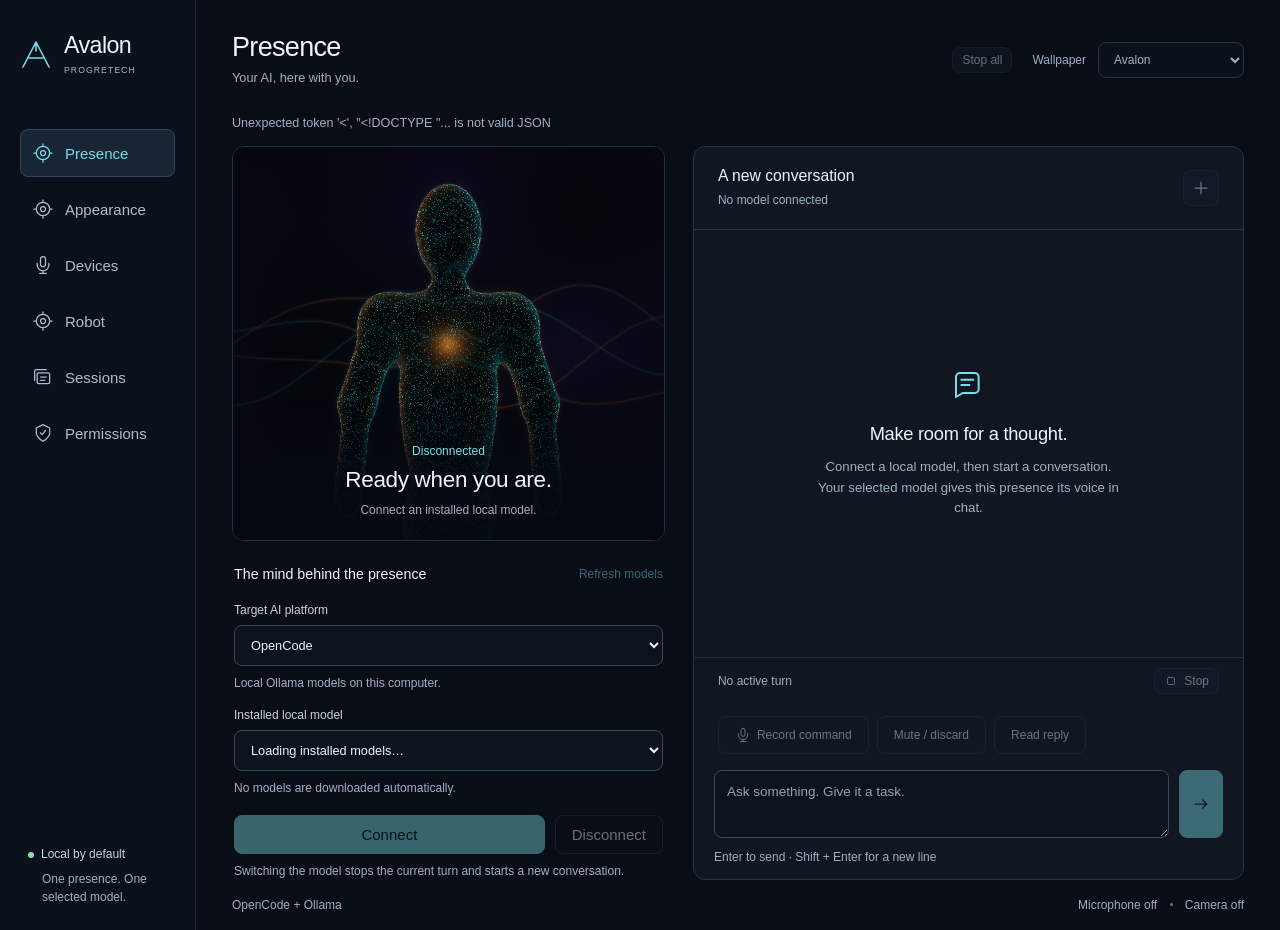
==== commit f6886f3f: "Add native robot services and independent Constellation appearance" ====
--- a/templates/index.html
+++ b/templates/index.html
@@ -7,8 +7,8 @@
     <title>Project Avalon</title>
     <link rel="manifest" href="/manifest.webmanifest" />
     <link rel="icon" href="/static/icons/avalon-192.png" />
-    <link rel="stylesheet" href="/static/app.css?v=5.2" />
-    <script src="/static/app.js?v=5.2" type="module"></script>
+    <link rel="stylesheet" href="/static/app.css?v=5.5" />
+    <script src="/static/app.js?v=5.5" type="module"></script>
   </head>
   <body data-status="disconnected">
     <svg class="icon-defs" aria-hidden="true">
@@ -66,6 +66,7 @@
           <button class="nav-item" data-page="devices">
             <svg class="icon"><use href="#i-devices" /></svg>Devices
           </button>
+          <button class="nav-item" data-page="robot"><svg class="icon"><use href="#i-presence" /></svg>Robot</button>
           <button class="nav-item" data-page="sessions">
             <svg class="icon"><use href="#i-sessions" /></svg>Sessions
           </button>
@@ -268,6 +269,14 @@
           </div>
           <div id="session-list" class="session-list"></div>
         </section>
+        <section data-view="robot" class="robot-view" hidden>
+          <div class="view-intro"><h2>One voice, connected to your computer.</h2><p>Speech stays local. Your selected agent handles conversation; LampOS provides music and the paired Harness route.</p></div>
+          <div class="robot-columns">
+            <section><h3>Services</h3><p id="robot-status" role="status">Checking native services…</p><p class="field-note">Whisper and Kokoro run locally. Camera capture belongs to Devices. This digital robot has no motors or physical LEDs.</p><button id="robot-start" class="quiet">Start services</button><button id="robot-refresh" class="quiet">Refresh status</button></section>
+            <section><h3>Music and sound</h3><form id="music-form"><label for="music-query">Song, artist, genre or local audio path</label><input id="music-query" maxlength="500" placeholder="Evening jazz" required /><button type="submit" class="primary">Play</button><button id="music-stop" type="button" class="quiet">Stop music</button></form><p id="music-status" class="field-note" role="status">No playback requested.</p><form id="volume-form"><label for="robot-volume">Selected speaker volume <output id="robot-volume-value">30%</output></label><input id="robot-volume" type="range" min="0" max="100" step="1" value="30" /><button class="quiet" type="submit">Set volume</button></form></section>
+            <section><h3>Harness computer</h3><p id="harness-status" role="status">Checking connection…</p><p class="field-note">Use the existing agents and their native models. Ask Avalon to give a named agent a task. A confirmed final result can return here and be spoken while awake. Remote task completion is still being qualified; check delivery in Harness before retrying.</p><button id="harness-pair" class="quiet">Generate pairing code</button><button id="harness-agents" class="quiet">Refresh agents</button><button id="harness-open" class="quiet">Open Harness</button><p id="harness-code" class="field-note" role="status" hidden></p><ul id="harness-agent-list" class="activity-list" aria-label="Available Harness agents"></ul><p class="field-note">Pair in Harness → Settings → Devices. If an agent needs permission or structured input, resolve it in Harness. Pending work keeps its original target; it is never resent automatically.</p></section>
+          </div>
+        </section>
         <section data-view="permissions" class="permissions-view" hidden>
           <div class="view-intro">
             <h2>A clear boundary for every task.</h2>
@@ -282,7 +291,7 @@
               for="permission-mode"
               >Workspace access</label
             ><select id="permission-mode">
-              <option value="chat">Conversation only — no tools</option>
+              <option value="chat">Conversation + native robot skills</option>
               <option value="read">Read workspace — no changes</option>
               <option value="edit">Read and edit workspace files</option>
             </select>
@@ -297,10 +306,11 @@
                 ></span
               ></label
             >
-            <div class="policy-note">
+            <p id="native-access-note" class="field-note" hidden>Native platform tools and execution are enabled. Model, provider and authentication follow its native configuration. Avalon’s OpenCode workspace restrictions do not apply.</p>
+            <div id="opencode-policy-note" class="policy-note">
               <svg class="icon"><use href="#i-shield" /></svg>
               <p>
-                Other folders, web tools and additional agents remain denied.
+                Native LampOS robot skills and Harness delegation are allowed. Other folders and general web tools remain denied.
                 Camera and microphone are controlled separately in Devices.
               </p>
             </div>
@@ -399,7 +409,7 @@
             <section>
               <h3>Attention</h3>
               <label class="checkbox-label"><input id="speaker-lock" type="checkbox" checked /><span>Match the first addressed voice<small>One voice owns the awake session. The local signature stays in memory and is forgotten on sleep. Matching reduces accidental replies; it is not authentication.</small></span></label>
-              <label class="checkbox-label"><input id="followup-replies" type="checkbox" /><span>Allow ten-second follow-ups<small>Off by default so conversations with others need the listener phrase again. Follow-ups still require the same voice when matching is enabled.</small></span></label>
+              <label class="checkbox-label"><input id="followup-replies" type="checkbox" checked /><span>Allow ten-second follow-ups<small>Enabled by default. Each accepted turn renews the window after processing and speech finish. Follow-ups still require the same voice when matching is enabled.</small></span></label>
               <button id="reset-voice-owner" type="button" class="quiet">Reset voice owner</button>
               <p id="voice-owner-status" class="field-note" role="status">No session voice yet.</p>
             </section>
@@ -485,7 +495,13 @@
                 >Abstract Core<small>Orbital light · pure motion</small></span
               >
             </button>
-          </div>
+            <button class="avatar-option" data-avatar="constellation" aria-pressed="false"><img src="/static/avatars/constellation.png" alt="" /><span>Constellation<small>Your galaxy · voice and vision</small></span></button>
+          </div>
+          <section id="constellation-settings" hidden>
+            <h3>Your Avalon galaxy</h3><p class="field-note">Separate from the Constellation app. Its existing memory scene and custom foreground are read locally. Voice pulses the galaxy; camera attention moves its axis. Folder and memory clicks work on the desktop wallpaper; this panel is a visual preview. A new login loads this mode in GNOME if Avalon was already loaded.</p>
+            <form id="galaxy-form" class="device-form"></form>
+            <p id="galaxy-status" role="status" class="field-note"></p>
+          </section>
           <form id="appearance-form" class="render-settings">
             <div>
               <label for="render-quality">Detail</label
--- a/static/app.css
+++ b/static/app.css
@@ -262,7 +262,7 @@
   border: 1px solid #243240;
   border-radius: var(--radius);
 }
-#presence-canvas {
+#presence-canvas, .galaxy-preview {
   display: block;
   width: 100%;
   height: 100%;
@@ -802,7 +802,8 @@
     flex-direction: row;
     align-items: center;
     justify-content: space-between;
-    gap: 20px;
+    flex-wrap: wrap;
+    gap: 12px;
   }
   .brand {
     margin: 0;
@@ -858,7 +859,7 @@
     flex: auto;
     min-height: 460px;
   }
-  #presence-canvas {
+  #presence-canvas, .galaxy-preview {
     height: calc(100% - 128px);
   }
   .target-controls {
@@ -1158,3 +1159,10 @@
 
 .device-form input[type="range"] { width: 100%; accent-color: var(--cyan); }
 .device-form output { float: right; font-size: .85rem; color: var(--cyan); }
+
+.robot-columns {display:grid;grid-template-columns:repeat(2,minmax(0,1fr));gap:2rem;margin-top:2rem;max-width:960px;}
+.robot-columns section {min-width:0;border-top:1px solid var(--border);padding-top:1.2rem;}
+.robot-columns section:last-child {grid-column:1/-1;}
+.robot-columns form {display:grid;gap:.8rem;margin-block:1rem;}
+.robot-columns input {max-width:100%;min-width:0;}
+@media(max-width:700px){.robot-columns{grid-template-columns:minmax(0,1fr);}}
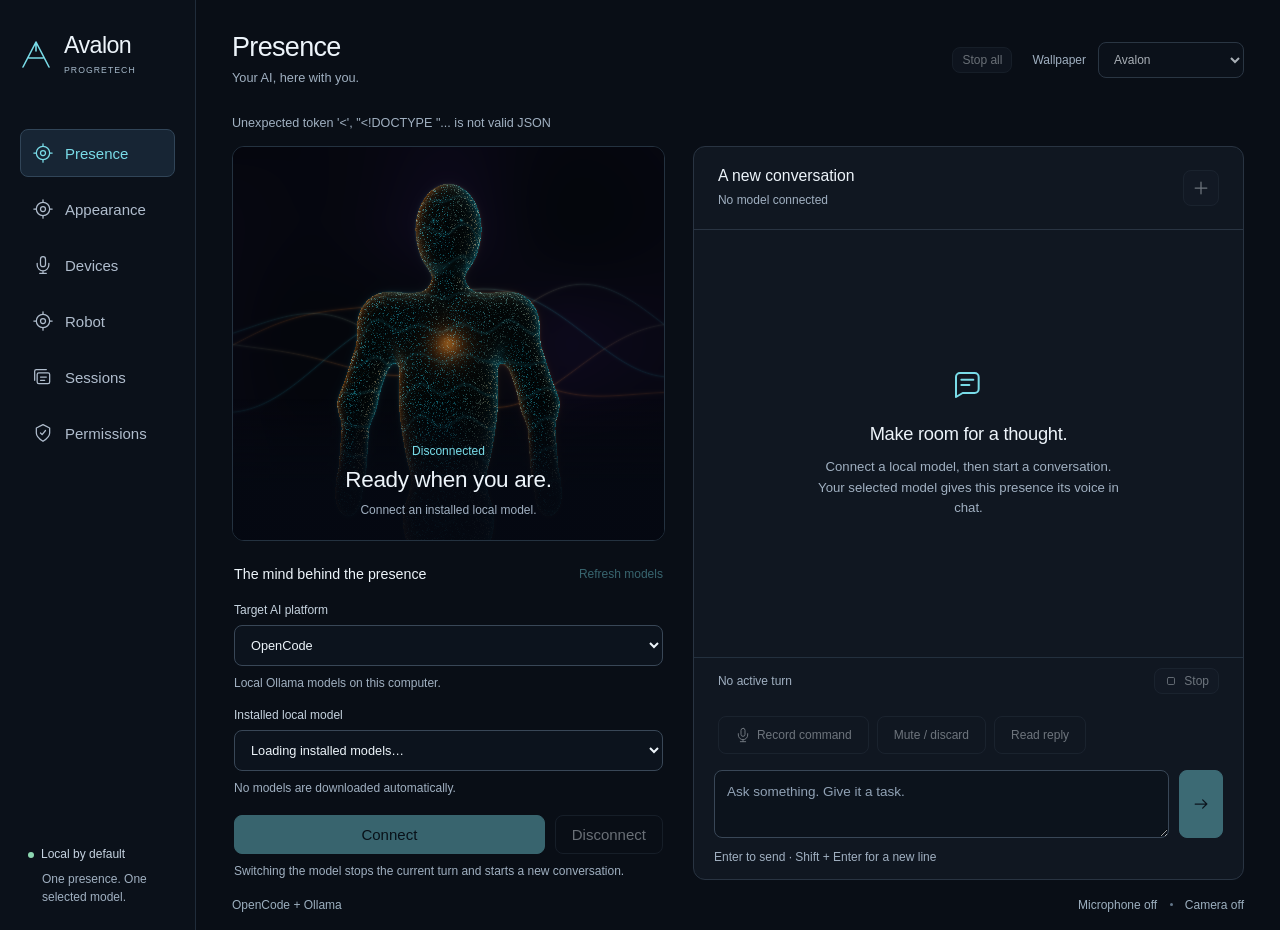
==== commit 3d378ed5: "Add independent galaxy agent and folder controls" ====
--- a/templates/index.html
+++ b/templates/index.html
@@ -7,8 +7,8 @@
     <title>Project Avalon</title>
     <link rel="manifest" href="/manifest.webmanifest" />
     <link rel="icon" href="/static/icons/avalon-192.png" />
-    <link rel="stylesheet" href="/static/app.css?v=5.5" />
-    <script src="/static/app.js?v=5.5" type="module"></script>
+    <link rel="stylesheet" href="/static/app.css?v=5.7" />
+    <script src="/static/app.js?v=5.7" type="module"></script>
   </head>
   <body data-status="disconnected">
     <svg class="icon-defs" aria-hidden="true">
@@ -498,9 +498,31 @@
             <button class="avatar-option" data-avatar="constellation" aria-pressed="false"><img src="/static/avatars/constellation.png" alt="" /><span>Constellation<small>Your galaxy · voice and vision</small></span></button>
           </div>
           <section id="constellation-settings" hidden>
-            <h3>Your Avalon galaxy</h3><p class="field-note">Separate from the Constellation app. Its existing memory scene and custom foreground are read locally. Voice pulses the galaxy; camera attention moves its axis. Folder and memory clicks work on the desktop wallpaper; this panel is a visual preview. A new login loads this mode in GNOME if Avalon was already loaded.</p>
-            <form id="galaxy-form" class="device-form"></form>
+            <h3>Your Avalon galaxy</h3><p class="field-note">Separate from the Constellation app. Its memory scene and custom foreground use local data. Agent and folder choices below belong to Avalon. Voice pulses the galaxy; camera attention moves its axis. Folder and memory clicks work on the desktop wallpaper; this panel is a visual preview. A new login loads this mode in GNOME if Avalon was already loaded.</p>
+            <details class="galaxy-look-settings"><summary>Galaxy appearance settings</summary><form id="galaxy-form" class="device-form"></form></details>
             <p id="galaxy-status" role="status" class="field-note"></p>
+            <section class="galaxy-sources" aria-labelledby="galaxy-sources-title">
+              <h3 id="galaxy-sources-title">Agents and folders in this galaxy</h3>
+              <p class="field-note">These are Avalon display choices. They do not start agents, grant file access or change the standalone Constellation app. Only paths mentioned in reviewed memory become stars; folder contents are not scanned.</p>
+              <p id="galaxy-source-status" class="field-note" role="status">Loading sources…</p>
+              <div class="source-actions"><button type="button" id="galaxy-scan" class="quiet" disabled>Refresh identities and scene</button><button type="button" id="galaxy-reload" class="quiet" disabled>Reload saved selections</button></div>
+              <form id="galaxy-sources-form" hidden>
+                <fieldset><legend>Displayed agents</legend>
+                  <label class="checkbox-label"><input id="galaxy-agents-auto" type="checkbox" /> Show current configured identities automatically</label>
+                  <p class="field-note">Configured locally means an identity was found in current client/profile metadata. It is not proof of a running agent.</p>
+                  <div id="galaxy-current-agents" class="galaxy-agent-list"></div>
+                  <details id="galaxy-history"><summary id="galaxy-history-title">Historical identities</summary><p class="field-note">Saved or recorded names not found in current local identity metadata. Hidden by Automatic mode; select one only if you want its historical node displayed.</p><div id="galaxy-historical-agents" class="galaxy-agent-list"></div></details>
+                  <div class="source-actions"><button id="galaxy-agents-current" type="button" class="quiet">Select current</button><button id="galaxy-agents-none" type="button" class="quiet">Hide all agents</button></div>
+                </fieldset>
+                <fieldset><legend>Folders as solar systems</legend><p class="field-note">Add up to 12 folders. Rename or remove a system here; files and folders stay untouched. Previously saved offline folders can remain selected.</p>
+                  <div id="galaxy-root-list"></div>
+                  <div class="source-actions"><button id="galaxy-root-add" type="button" class="quiet">Add folder path</button><button id="galaxy-root-browse" type="button" class="quiet">Choose folder…</button></div>
+                  <div class="source-limits"><div><label for="galaxy-max-files">Remembered files · maximum</label><input id="galaxy-max-files" type="number" min="1" max="1000" required /></div><div><label for="galaxy-max-directories">Remembered subfolders · maximum</label><input id="galaxy-max-directories" type="number" min="1" max="200" required /></div></div>
+                  <label class="checkbox-label"><input id="galaxy-show-memory" type="checkbox" /> Show the memory system and memory planets</label>
+                </fieldset>
+                <button type="submit" class="primary" id="galaxy-source-save">Apply agents and folders</button>
+              </form>
+            </section>
           </section>
           <form id="appearance-form" class="render-settings">
             <div>
--- a/static/app.css
+++ b/static/app.css
@@ -1166,3 +1166,22 @@
 .robot-columns form {display:grid;gap:.8rem;margin-block:1rem;}
 .robot-columns input {max-width:100%;min-width:0;}
 @media(max-width:700px){.robot-columns{grid-template-columns:minmax(0,1fr);}}
+
+.galaxy-sources {max-width:960px;margin-top:36px;border-top:1px solid var(--border);padding-top:24px;}
+.galaxy-sources fieldset {min-width:0;border:0;padding:0;margin:28px 0;}
+.galaxy-sources legend {font-weight:500;margin-bottom:16px;}
+.source-actions {display:flex;flex-wrap:wrap;gap:8px;margin:16px 0;}
+.galaxy-agent-option {display:flex;align-items:flex-start;gap:12px;padding:12px 0;border-bottom:1px solid var(--border);}
+.galaxy-agent-option input {margin-top:4px;flex:none;}
+.galaxy-agent-option span {min-width:0;overflow-wrap:anywhere;}
+.galaxy-agent-option small {display:block;color:var(--muted);font-size:12px;margin-top:4px;}
+.galaxy-sources details {margin-top:18px;}
+.galaxy-sources summary {cursor:pointer;padding:10px 0;}
+.galaxy-root-row {display:grid;grid-template-columns:minmax(120px,1fr) minmax(0,2fr) auto;gap:12px;align-items:end;margin-bottom:16px;}
+.galaxy-root-row input {width:100%;min-width:0;}
+.source-limits {display:grid;grid-template-columns:repeat(2,minmax(0,1fr));gap:20px;margin:24px 0;}
+@media(max-width:700px){.galaxy-root-row,.source-limits{grid-template-columns:minmax(0,1fr);}.galaxy-root-row{border-bottom:1px solid var(--border);padding-bottom:20px;}.galaxy-root-row button{justify-self:start;}}
+.galaxy-look-settings {margin-top:24px;max-width:960px;}
+.galaxy-look-settings summary {cursor:pointer;padding:12px 0;}
+.galaxy-look-settings .device-form {margin-top:20px;}
+#constellation-settings {margin-bottom:24px;}
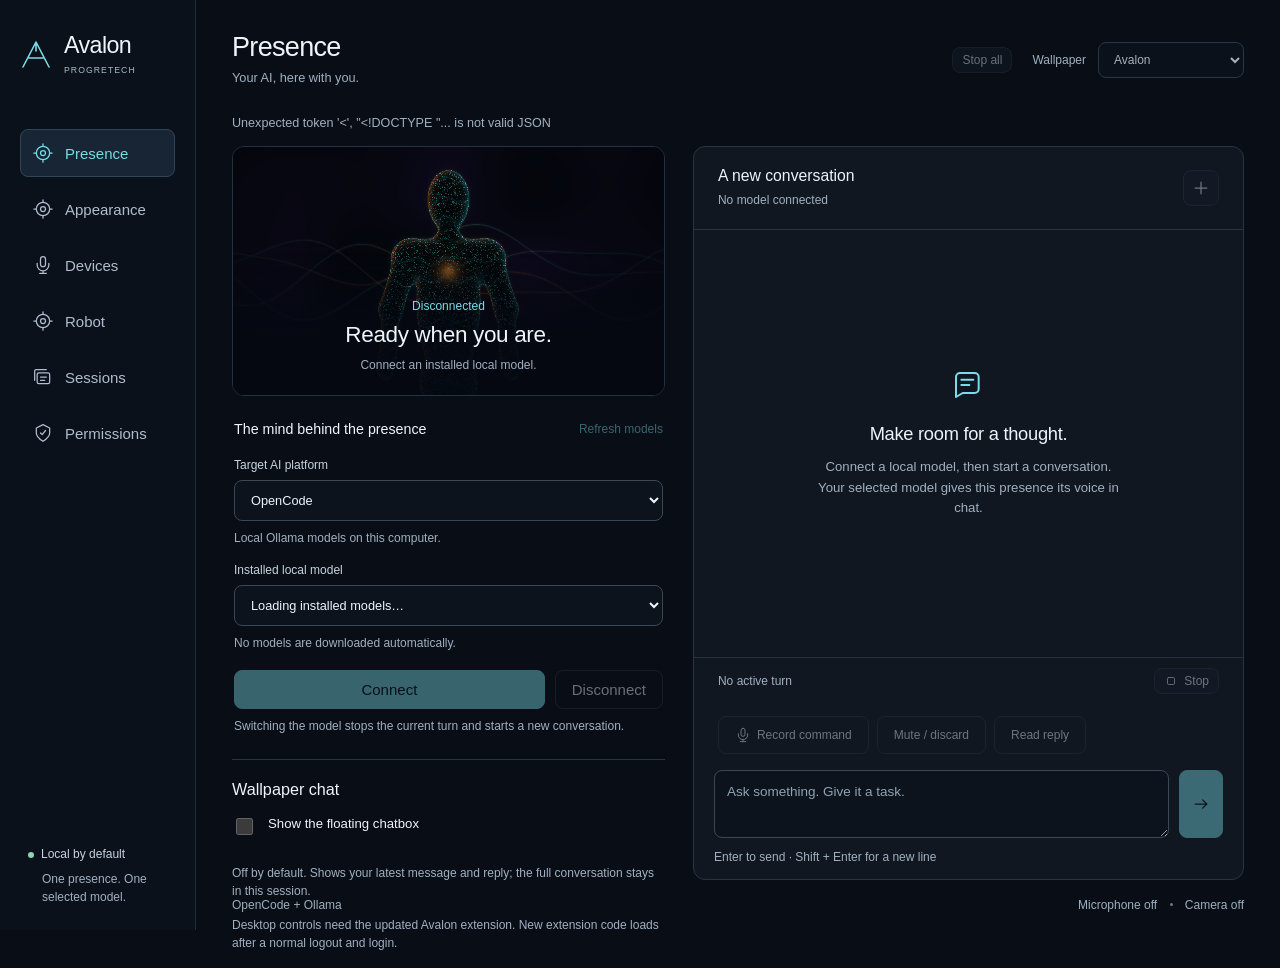
==== commit 49515158: "Add opt-in wallpaper chat sharing Avalon session and local speech" ====
--- a/templates/index.html
+++ b/templates/index.html
@@ -7,8 +7,8 @@
     <title>Project Avalon</title>
     <link rel="manifest" href="/manifest.webmanifest" />
     <link rel="icon" href="/static/icons/avalon-192.png" />
-    <link rel="stylesheet" href="/static/app.css?v=5.7" />
-    <script src="/static/app.js?v=5.7" type="module"></script>
+    <link rel="stylesheet" href="/static/app.css?v=5.8" />
+    <script src="/static/app.js?v=5.8" type="module"></script>
   </head>
   <body data-status="disconnected">
     <svg class="icon-defs" aria-hidden="true">
@@ -151,6 +151,20 @@
                 conversation.
               </p>
             </div>
+            <form id="wallpaper-chat-form" class="wallpaper-chat-controls">
+              <h2>Wallpaper chat</h2>
+              <label class="checkbox-label"><input type="checkbox" id="wallpaper-chat-enabled">Show the floating chatbox</label>
+              <p class="field-note">Off by default. Shows your latest message and reply; the full conversation stays in this session.</p>
+              <div id="wallpaper-chat-options" hidden>
+                <label for="wallpaper-chat-placement">Placement</label>
+                <select id="wallpaper-chat-placement"><option value="anchor-left">Anchored left</option><option value="anchor-right">Anchored right</option><option value="movable">Movable — drag the header</option></select>
+                <label for="wallpaper-chat-opacity">Background opacity <output id="wallpaper-chat-opacity-value">72%</output></label>
+                <input type="range" id="wallpaper-chat-opacity" min="25" max="95" value="72">
+                <p class="field-note">Text stays clear as the background becomes transparent. The chatbox speaker toggles final-reply readout.</p>
+                <button type="submit" class="quiet" id="wallpaper-chat-save">Apply chatbox settings</button>
+              </div>
+              <p class="field-note">Desktop controls need the updated Avalon extension. New extension code loads after a normal logout and login.</p>
+            </form>
           </div>
           <section class="conversation" aria-label="Conversation">
             <header class="conversation-header">
--- a/static/app.css
+++ b/static/app.css
@@ -1185,3 +1185,9 @@
 .galaxy-look-settings summary {cursor:pointer;padding:12px 0;}
 .galaxy-look-settings .device-form {margin-top:20px;}
 #constellation-settings {margin-bottom:24px;}
+
+.wallpaper-chat-controls{margin-top:24px;padding-top:20px;border-top:1px solid var(--border);}
+.wallpaper-chat-controls h2{margin:0 0 16px;}
+.wallpaper-chat-controls select,.wallpaper-chat-controls input[type=range]{width:100%;}
+.wallpaper-chat-controls output{float:right;font-variant-numeric:tabular-nums;}
+.wallpaper-chat-controls #wallpaper-chat-options>label{display:block;margin-top:16px;}
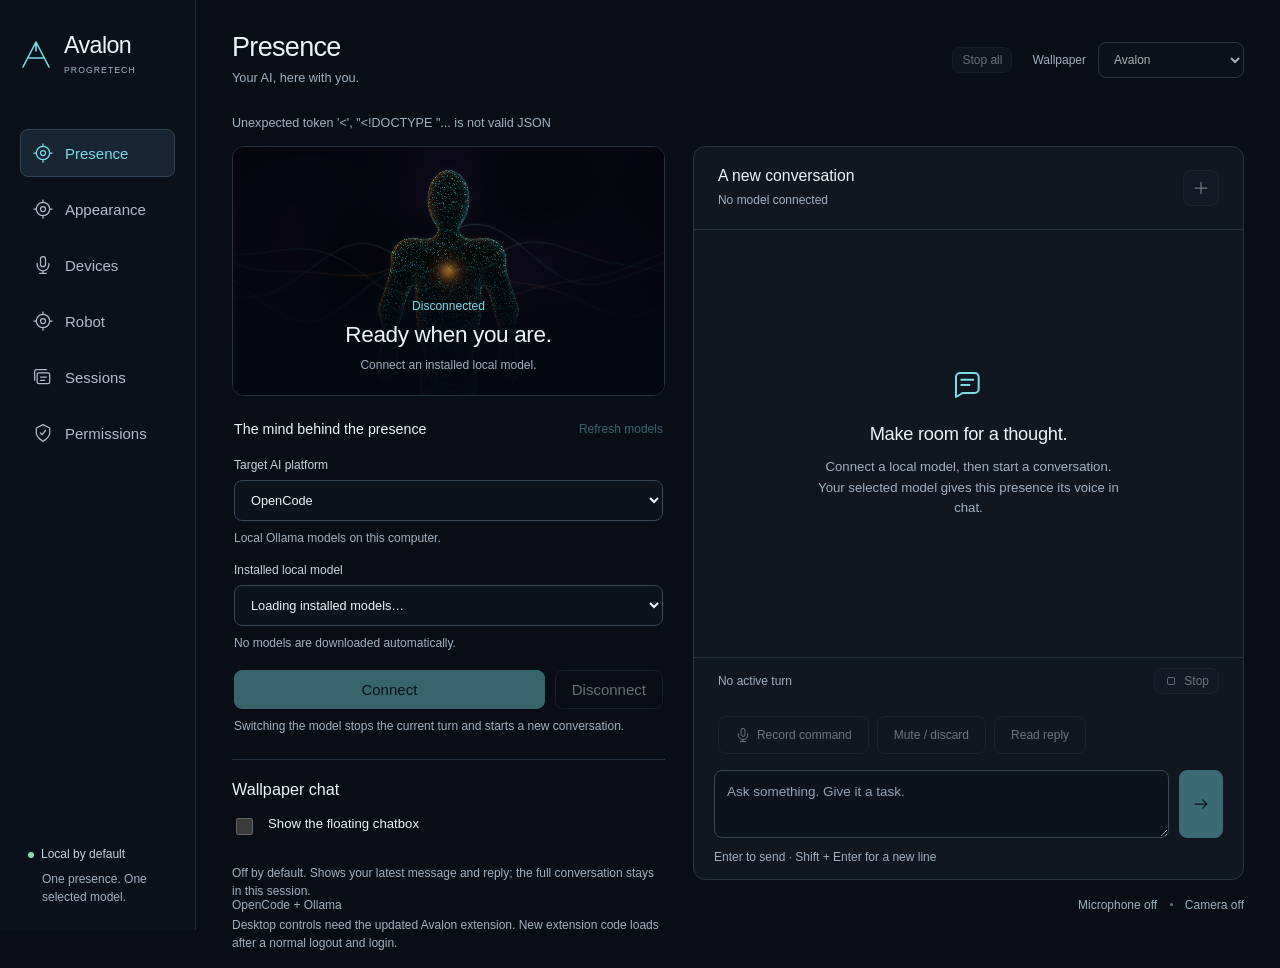
==== commit 3e10a104: "Fix wallpaper chat dock placement and unsaved control choices" ====
--- a/templates/index.html
+++ b/templates/index.html
@@ -7,8 +7,8 @@
     <title>Project Avalon</title>
     <link rel="manifest" href="/manifest.webmanifest" />
     <link rel="icon" href="/static/icons/avalon-192.png" />
-    <link rel="stylesheet" href="/static/app.css?v=5.8" />
-    <script src="/static/app.js?v=5.8" type="module"></script>
+    <link rel="stylesheet" href="/static/app.css?v=5.9" />
+    <script src="/static/app.js?v=5.9" type="module"></script>
   </head>
   <body data-status="disconnected">
     <svg class="icon-defs" aria-hidden="true">
@@ -157,7 +157,7 @@
               <p class="field-note">Off by default. Shows your latest message and reply; the full conversation stays in this session.</p>
               <div id="wallpaper-chat-options" hidden>
                 <label for="wallpaper-chat-placement">Placement</label>
-                <select id="wallpaper-chat-placement"><option value="anchor-left">Anchored left</option><option value="anchor-right">Anchored right</option><option value="movable">Movable — drag the header</option></select>
+                <select id="wallpaper-chat-placement"><option value="anchor-left">Anchored left</option><option value="anchor-right">Anchored right</option><option value="movable">Movable — drag the chat area</option></select>
                 <label for="wallpaper-chat-opacity">Background opacity <output id="wallpaper-chat-opacity-value">72%</output></label>
                 <input type="range" id="wallpaper-chat-opacity" min="25" max="95" value="72">
                 <p class="field-note">Text stays clear as the background becomes transparent. The chatbox speaker toggles final-reply readout.</p>
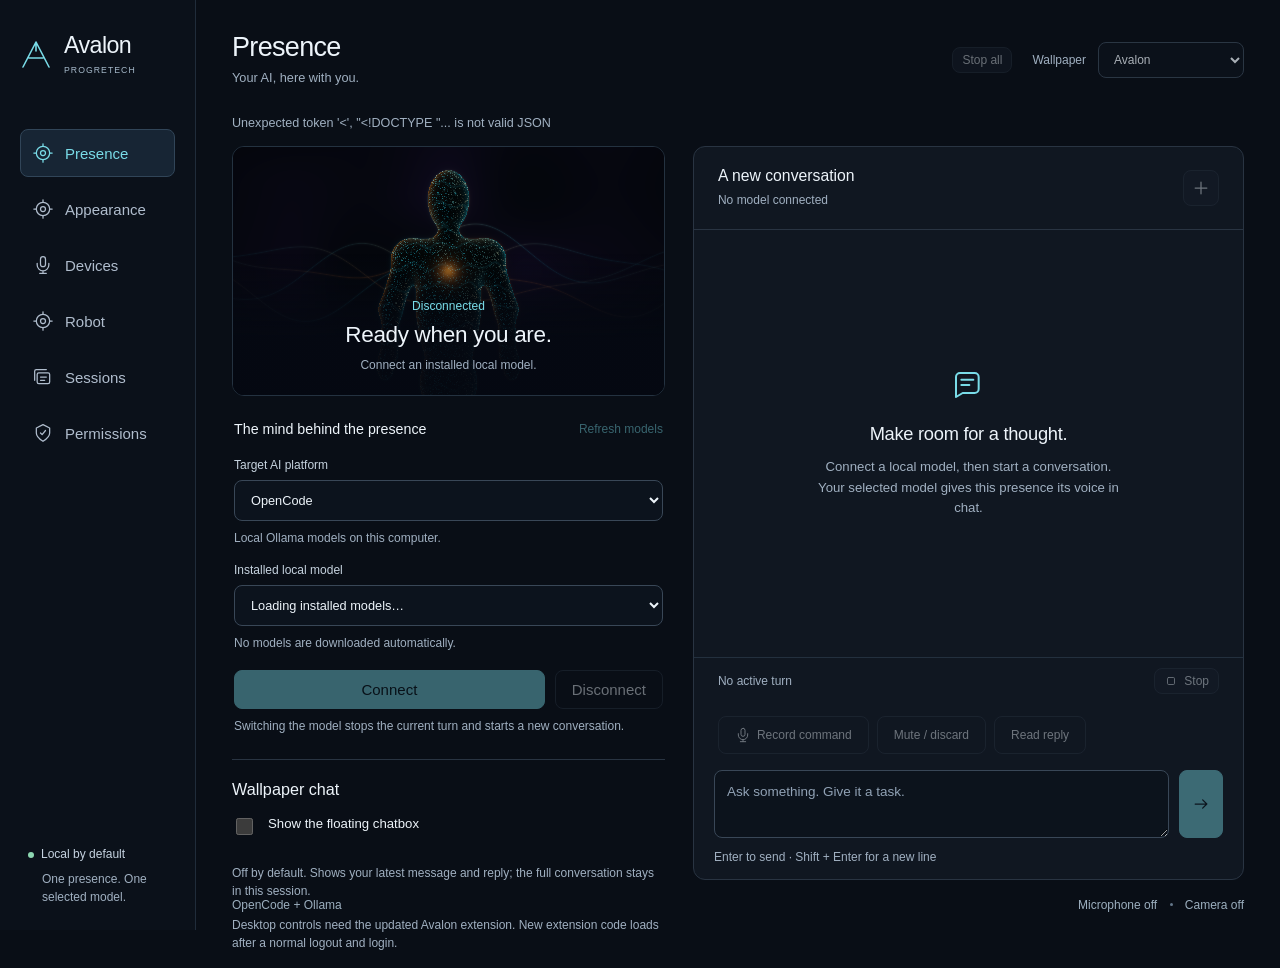
==== commit 563ae9f2: "Add optional cross-machine Harness frameworks to Avalon galaxy" ====
--- a/templates/index.html
+++ b/templates/index.html
@@ -7,8 +7,8 @@
     <title>Project Avalon</title>
     <link rel="manifest" href="/manifest.webmanifest" />
     <link rel="icon" href="/static/icons/avalon-192.png" />
-    <link rel="stylesheet" href="/static/app.css?v=5.9" />
-    <script src="/static/app.js?v=5.9" type="module"></script>
+    <link rel="stylesheet" href="/static/app.css?v=5.10" />
+    <script src="/static/app.js?v=5.10" type="module"></script>
   </head>
   <body data-status="disconnected">
     <svg class="icon-defs" aria-hidden="true">
@@ -522,13 +522,19 @@
               <div class="source-actions"><button type="button" id="galaxy-scan" class="quiet" disabled>Refresh identities and scene</button><button type="button" id="galaxy-reload" class="quiet" disabled>Reload saved selections</button></div>
               <form id="galaxy-sources-form" hidden>
                 <fieldset><legend>Displayed agents</legend>
+                  <label class="checkbox-label"><input id="galaxy-openharness" type="checkbox" aria-controls="galaxy-harness-options galaxy-local-agents" /> Integration with OpenHarness (optional)</label>
+                  <p class="field-note">Display the latest active agent frameworks across your OpenHarness machines instead of this computer’s configured agents. Each framework appears once, using its most recent session. Movement follows reported project context.</p>
+                  <div id="galaxy-harness-options" hidden><label for="galaxy-harness-agent-limit">Recent frameworks to display</label><input id="galaxy-harness-agent-limit" type="number" min="1" max="100" value="5" required /><p class="field-note">Default: 5. Unreachable machines are reported; their activity may be unavailable.</p><div id="galaxy-harness-frameworks" class="galaxy-agent-list" aria-live="polite"></div></div>
+                  <div id="galaxy-local-agents">
                   <label class="checkbox-label"><input id="galaxy-agents-auto" type="checkbox" /> Show current configured identities automatically</label>
                   <p class="field-note">Configured locally means an identity was found in current client/profile metadata. It is not proof of a running agent.</p>
                   <div id="galaxy-current-agents" class="galaxy-agent-list"></div>
                   <details id="galaxy-history"><summary id="galaxy-history-title">Historical identities</summary><p class="field-note">Saved or recorded names not found in current local identity metadata. Hidden by Automatic mode; select one only if you want its historical node displayed.</p><div id="galaxy-historical-agents" class="galaxy-agent-list"></div></details>
                   <div class="source-actions"><button id="galaxy-agents-current" type="button" class="quiet">Select current</button><button id="galaxy-agents-none" type="button" class="quiet">Hide all agents</button></div>
-                </fieldset>
+                </div></fieldset>
                 <fieldset><legend>Folders as solar systems</legend><p class="field-note">Add up to 12 folders. Rename or remove a system here; files and folders stay untouched. Previously saved offline folders can remain selected.</p>
+                  <label class="checkbox-label"><input id="galaxy-project-subfolders" type="checkbox" /> Use PT-Storage Projects subfolders as solar systems when available</label>
+                  <p class="field-note">The immediate folders inside /mnt/PT-Storage/Projects become systems. Your saved folders below are used when the shared folder is unavailable or this option is off.</p>
                   <div id="galaxy-root-list"></div>
                   <div class="source-actions"><button id="galaxy-root-add" type="button" class="quiet">Add folder path</button><button id="galaxy-root-browse" type="button" class="quiet">Choose folder…</button></div>
                   <div class="source-limits"><div><label for="galaxy-max-files">Remembered files · maximum</label><input id="galaxy-max-files" type="number" min="1" max="1000" required /></div><div><label for="galaxy-max-directories">Remembered subfolders · maximum</label><input id="galaxy-max-directories" type="number" min="1" max="200" required /></div></div>
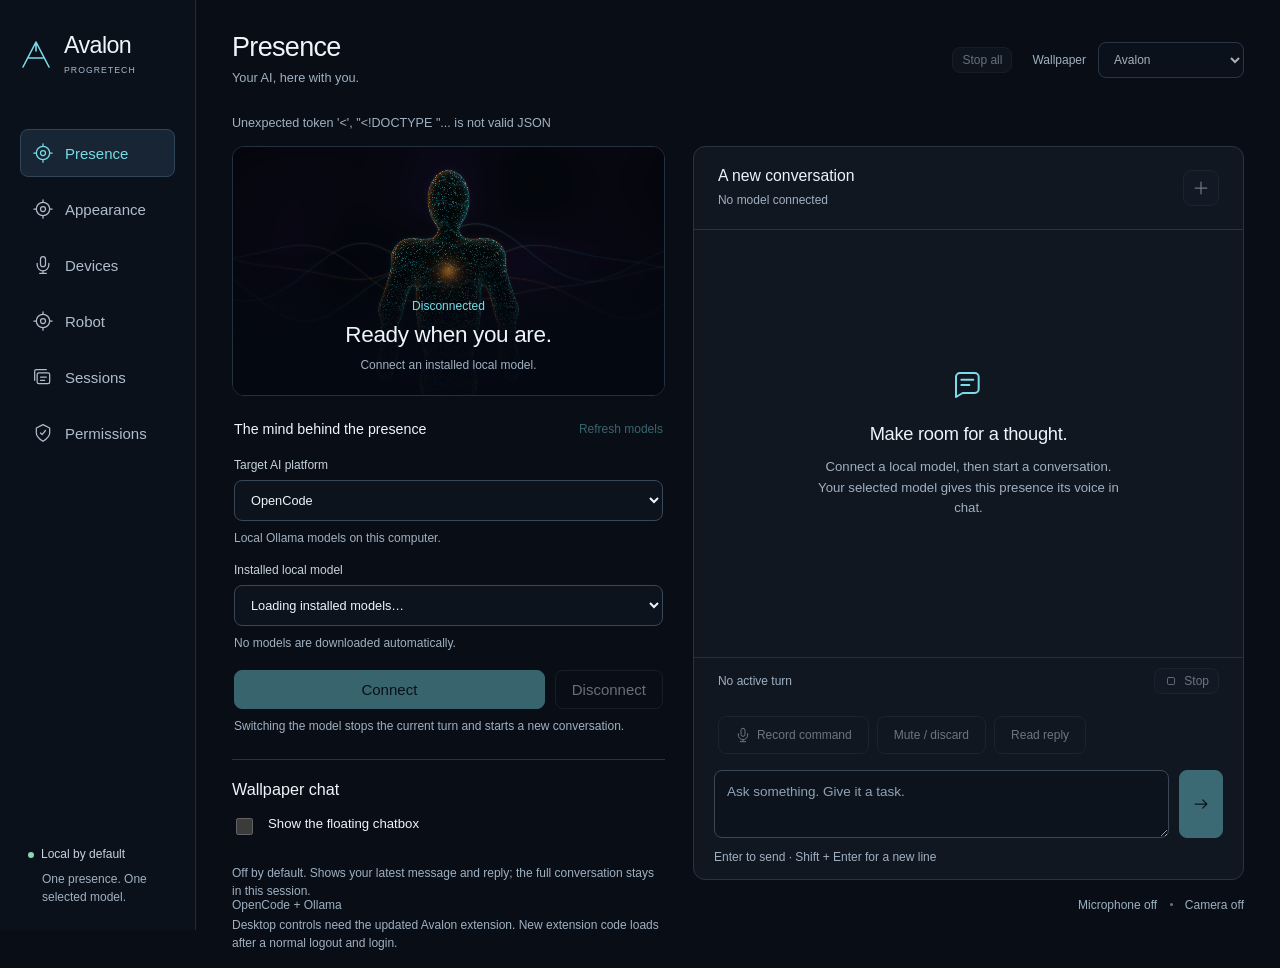
==== commit af1e6146: "Show recent agent and Kanboard activity in Avalon galaxy" ====
--- a/templates/index.html
+++ b/templates/index.html
@@ -517,13 +517,14 @@
             <p id="galaxy-status" role="status" class="field-note"></p>
             <section class="galaxy-sources" aria-labelledby="galaxy-sources-title">
               <h3 id="galaxy-sources-title">Agents and folders in this galaxy</h3>
-              <p class="field-note">These are Avalon display choices. They do not start agents, grant file access or change the standalone Constellation app. Only paths mentioned in reviewed memory become stars; folder contents are not scanned.</p>
+              <p class="field-note">These are Avalon display choices. They do not start agents, grant file access or change the standalone Constellation app. Reviewed file activity and optional Kanboard updates become planets; folder contents are not scanned.</p>
               <p id="galaxy-source-status" class="field-note" role="status">Loading sources…</p>
               <div class="source-actions"><button type="button" id="galaxy-scan" class="quiet" disabled>Refresh identities and scene</button><button type="button" id="galaxy-reload" class="quiet" disabled>Reload saved selections</button></div>
               <form id="galaxy-sources-form" hidden>
                 <fieldset><legend>Displayed agents</legend>
                   <label class="checkbox-label"><input id="galaxy-openharness" type="checkbox" aria-controls="galaxy-harness-options galaxy-local-agents" /> Integration with OpenHarness (optional)</label>
-                  <p class="field-note">Display the latest active agent frameworks across your OpenHarness machines instead of this computer’s configured agents. Each framework appears once, using its most recent session. Movement follows reported project context.</p>
+                  <p id="galaxy-harness-description" class="field-note">Display the latest active agent frameworks across your OpenHarness machines instead of this computer’s configured agents. Each framework appears once, using its most recent session. Movement follows reported project context.</p>
+                  <p class="field-note">Recent activity fades over 48 hours. The session state below shows whether a harness is still running.</p>
                   <div id="galaxy-harness-options" hidden><label for="galaxy-harness-agent-limit">Recent frameworks to display</label><input id="galaxy-harness-agent-limit" type="number" min="1" max="100" value="5" required /><p class="field-note">Default: 5. Unreachable machines are reported; their activity may be unavailable.</p><div id="galaxy-harness-frameworks" class="galaxy-agent-list" aria-live="polite"></div></div>
                   <div id="galaxy-local-agents">
                   <label class="checkbox-label"><input id="galaxy-agents-auto" type="checkbox" /> Show current configured identities automatically</label>
@@ -534,9 +535,12 @@
                 </div></fieldset>
                 <fieldset><legend>Folders as solar systems</legend><p class="field-note">Add up to 12 folders. Rename or remove a system here; files and folders stay untouched. Previously saved offline folders can remain selected.</p>
                   <label class="checkbox-label"><input id="galaxy-project-subfolders" type="checkbox" /> Use PT-Storage Projects subfolders as solar systems when available</label>
-                  <p class="field-note">The immediate folders inside /mnt/PT-Storage/Projects become systems. Your saved folders below are used when the shared folder is unavailable or this option is off.</p>
+                  <p class="field-note">The immediate folders inside /mnt/PT-Storage/Projects become systems. Uncheck a discovered folder below to hide its system. Saved manual folders are used when this option is off or Projects is unavailable.</p>
+                  <div id="galaxy-project-folders" class="galaxy-agent-list"></div>
                   <div id="galaxy-root-list"></div>
                   <div class="source-actions"><button id="galaxy-root-add" type="button" class="quiet">Add folder path</button><button id="galaxy-root-browse" type="button" class="quiet">Choose folder…</button></div>
+                  <label class="checkbox-label"><input id="galaxy-kanboard" type="checkbox" /> Show Kanboard cards and recent actions as planets</label>
+                  <p id="galaxy-board-status" class="field-note" role="status"></p><div id="galaxy-board-cards"></div>
                   <div class="source-limits"><div><label for="galaxy-max-files">Remembered files · maximum</label><input id="galaxy-max-files" type="number" min="1" max="1000" required /></div><div><label for="galaxy-max-directories">Remembered subfolders · maximum</label><input id="galaxy-max-directories" type="number" min="1" max="200" required /></div></div>
                   <label class="checkbox-label"><input id="galaxy-show-memory" type="checkbox" /> Show the memory system and memory planets</label>
                 </fieldset>
